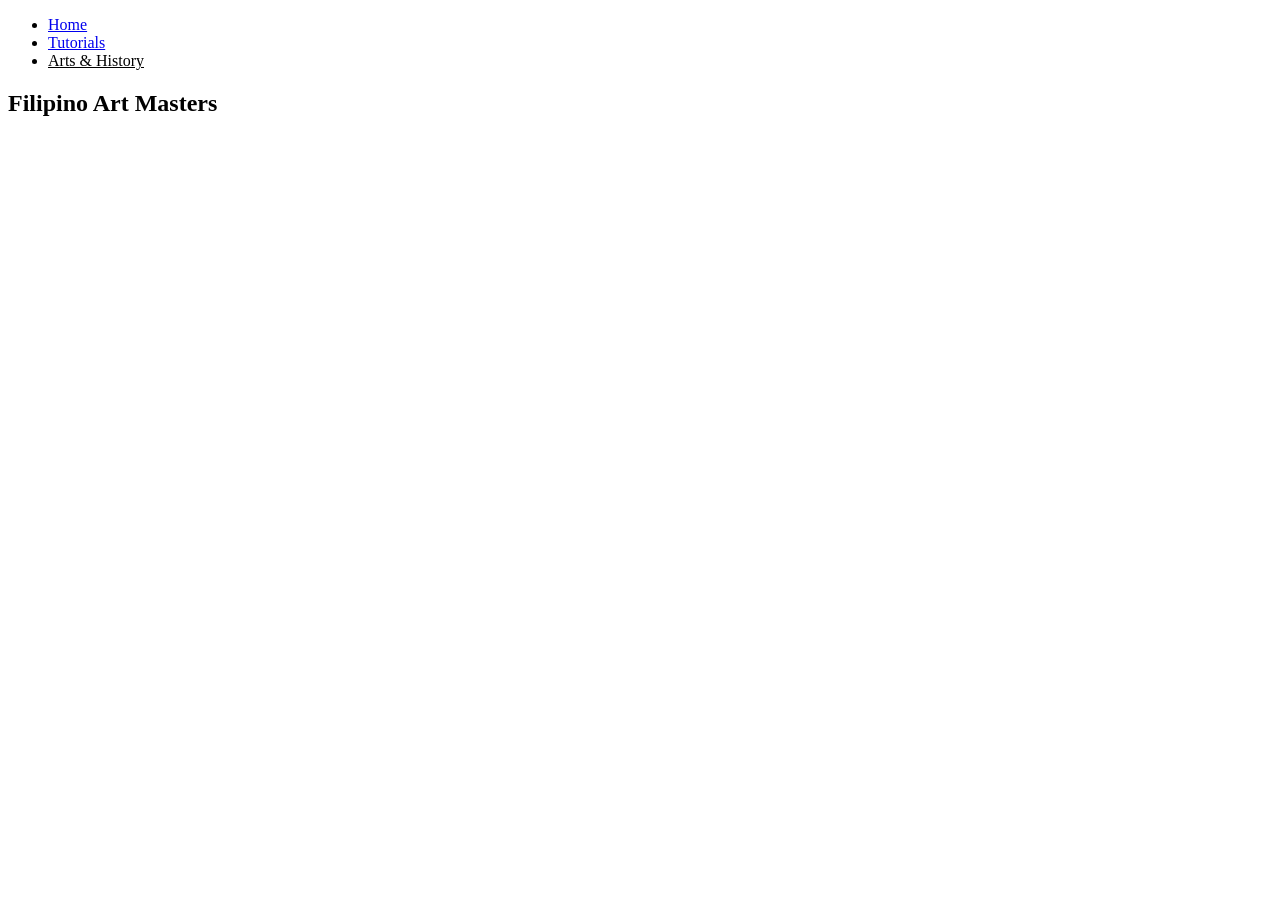
==== history.html @ b58ed465 "history.html" ====
<!DOCTYPE html>
<html lang="en">
<head>
    <meta charset="UTF-8">
    <meta name="viewport" content="width=device-width, initial-scale=1.0">
    <title>History - Philippine Artistry</title>
    <link href="https://fonts.googleapis.com/css2?family=Bangers&family=Cinzel:wght@700&family=Montserrat:wght@400;700&display=swap" rel="stylesheet">
    <link rel="stylesheet" href="style.css">
</head>
<body>

<nav class="nav">
    <ul class="nav-list">
        <li><a href="index.html" class="nav-link">Home</a></li>
        <li><a href="tutorials.html" class="nav-link">Tutorials</a></li>
        <li><a href="history.html" class="nav-link" style="color: var(--accent-color);">Arts & History</a></li>
    </ul>
</nav>

<main style="margin-left: 0;">
    <section class="page-section active">
        <div class="history-container">
            <h1 class="section-header">Filipino Art Masters</h1>
            
            </div>
    </section>
</main>
</body>
</html>
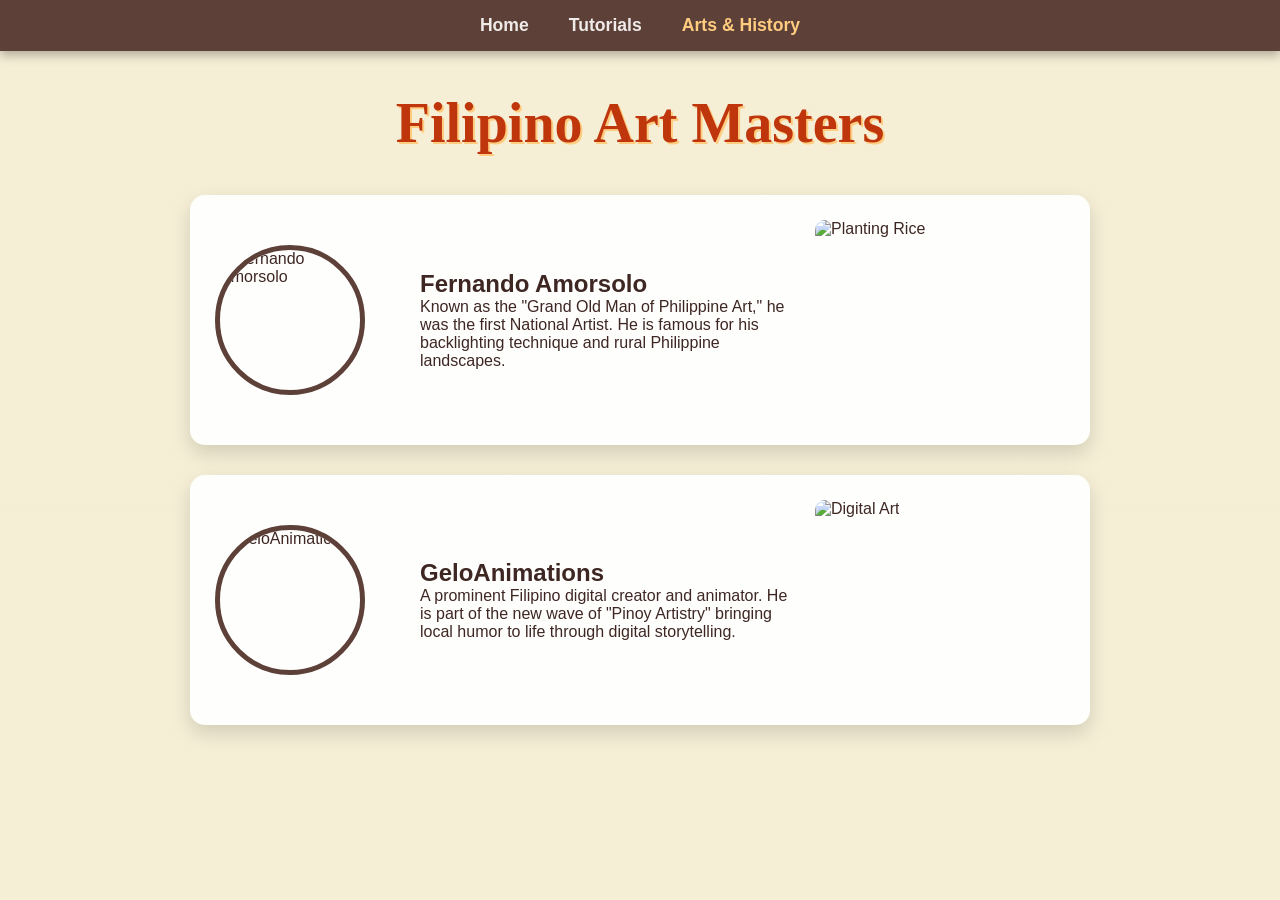
==== commit e23237a1: "history.html" ====
--- a/history.html
+++ b/history.html
@@ -17,13 +17,39 @@
     </ul>
 </nav>
 
-<main style="margin-left: 0;">
-    <section class="page-section active">
+<main>
+    <section class="page-section">
+        <h1 class="section-header">Filipino Art Masters</h1>
+        
         <div class="history-container">
-            <h1 class="section-header">Filipino Art Masters</h1>
-            
-            </div>
+            <article class="artist-card">
+                <div class="profile-circle">
+                    <img src="https://upload.wikimedia.org/wikipedia/commons/b/b3/Fernando_Amorsolo.jpg" alt="Fernando Amorsolo">
+                </div>
+                <div>
+                    <h2>Fernando Amorsolo</h2>
+                    <p>Known as the "Grand Old Man of Philippine Art," he was the first National Artist. He is famous for his backlighting technique and rural Philippine landscapes.</p>
+                </div>
+                <div class="art-square">
+                    <img src="https://upload.wikimedia.org/wikipedia/commons/thumb/c/c5/Amorsolo_Planting_Rice.jpg/800px-Amorsolo_Planting_Rice.jpg" alt="Planting Rice">
+                </div>
+            </article>
+
+            <article class="artist-card">
+                <div class="profile-circle">
+                    <img src="https://yt3.googleusercontent.com/ytc/AIdro_nFq7B1H2Z4pY0GkXoX9yYyYyYyYyYy=s176-c-k-c0x00ffffff-no-rj" alt="GeloAnimations">
+                </div>
+                <div>
+                    <h2>GeloAnimations</h2>
+                    <p>A prominent Filipino digital creator and animator. He is part of the new wave of "Pinoy Artistry" bringing local humor to life through digital storytelling.</p>
+                </div>
+                <div class="art-square">
+                    <img src="https://i.ytimg.com/vi/uX_FidY2bHk/maxresdefault.jpg" alt="Digital Art">
+                </div>
+            </article>
+        </div>
     </section>
 </main>
+
 </body>
 </html>
--- a/style.css
+++ b/style.css
@@ -0,0 +1,168 @@
+
+:root {
+    --primary-color: #5d4037;
+    --secondary-color: #efebe9;
+    --accent-color: #ffcc80;
+    --highlight-color: #bf360c;
+    --text-color: #3e2723;
+    --bg-overlay: rgba(244, 236, 207, 0.85);
+}
+
+* {
+    box-sizing: border-box;
+    margin: 0;
+    padding: 0;
+}
+
+body {
+    font-family: 'Montserrat', sans-serif;
+    color: var(--text-color);
+    min-height: 100vh;
+    display: flex;
+    flex-direction: column;
+    background: linear-gradient(var(--bg-overlay), var(--bg-overlay)),
+    url('https://cdn.luxatic.com/wp-content/uploads/2019/02/Vincent-van-Gogh.jpg') no-repeat center center fixed;
+    background-size: cover;
+}
+
+.nav {
+    background-color: var(--primary-color);
+    padding: 15px 0;
+    box-shadow: 0 4px 10px rgba(0, 0, 0, 0.3);
+    position: sticky;
+    top: 0;
+    width: 100%;
+    z-index: 1000;
+}
+
+.nav-list {
+    list-style: none;
+    display: flex;
+    justify-content: center;
+    gap: 40px;
+}
+
+.nav-link {
+    text-decoration: none;
+    color: var(--secondary-color);
+    font-weight: bold;
+    font-size: 1.1rem;
+    transition: all 0.3s ease;
+}
+
+.nav-link:hover { 
+    color: var(--accent-color);
+    transform: scale(1.05);
+}
+
+/* MAIN LAYOUT (CENTERED) */
+main { 
+    flex: 1; 
+    padding: 40px 20px;
+    margin-left: 0 !important; /* Removes sidebar gap */
+    display: flex;
+    flex-direction: column;
+    align-items: center;
+}
+
+.content-card, .history-container {
+    width: 100%;
+    max-width: 900px;
+    margin: 0 auto;
+}
+
+.section-header {
+    font-family: 'Bangers', cursive;
+    font-size: 3.5rem;
+    text-align: center;
+    color: var(--highlight-color);
+    text-shadow: 2px 2px 0px var(--accent-color);
+    margin-bottom: 40px;
+}
+
+.artist-card, .tutorial-row {
+    display: grid;
+    grid-template-columns: 180px 1fr 250px;
+    gap: 25px;
+    background: rgba(255, 255, 255, 0.95);
+    margin-bottom: 30px;
+    padding: 25px;
+    border-radius: 15px;
+    box-shadow: 0 8px 20px rgba(0,0,0,0.15);
+    align-items: center;
+    width: 100%;
+}
+
+.profile-circle {
+    width: 150px; 
+    height: 150px; 
+    border-radius: 50%; 
+    overflow: hidden; 
+    border: 5px solid var(--primary-color);
+}
+
+.profile-circle img { 
+    width: 100%; 
+    height: 100%; 
+    object-fit: cover; 
+}
+
+.art-square { 
+    width: 100%; 
+    height: 200px; 
+    border-radius: 10px; 
+    overflow: hidden; 
+}
+
+.art-square img { 
+    width: 100%; 
+    height: 100%; 
+    object-fit: cover; 
+}
+
+/* HOME PAGE / LOGIN */
+.home-hero {
+    text-align: center;
+    max-width: 500px;
+}
+
+.login-card {
+    background: white;
+    padding: 30px;
+    border-radius: 15px;
+    box-shadow: 0 10px 30px rgba(0,0,0,0.2);
+    margin-top: 20px;
+}
+
+.form-input {
+    width: 100%;
+    padding: 12px;
+    margin-bottom: 15px;
+    border: 1px solid #ccc;
+    border-radius: 5px;
+}
+
+.btn-submit {
+    background: var(--primary-color);
+    color: white;
+    border: none;
+    padding: 12px 25px;
+    border-radius: 5px;
+    cursor: pointer;
+    font-weight: bold;
+    width: 100%;
+}
+
+/* RESPONSIVE (MOBILE) */
+@media (max-width: 768px) {
+    .artist-card, .tutorial-row {
+        grid-template-columns: 1fr;
+        text-align: center;
+    }
+    .profile-circle, .art-square {
+        margin: 0 auto;
+    }
+    .nav-list {
+        gap: 15px;
+    }
+}
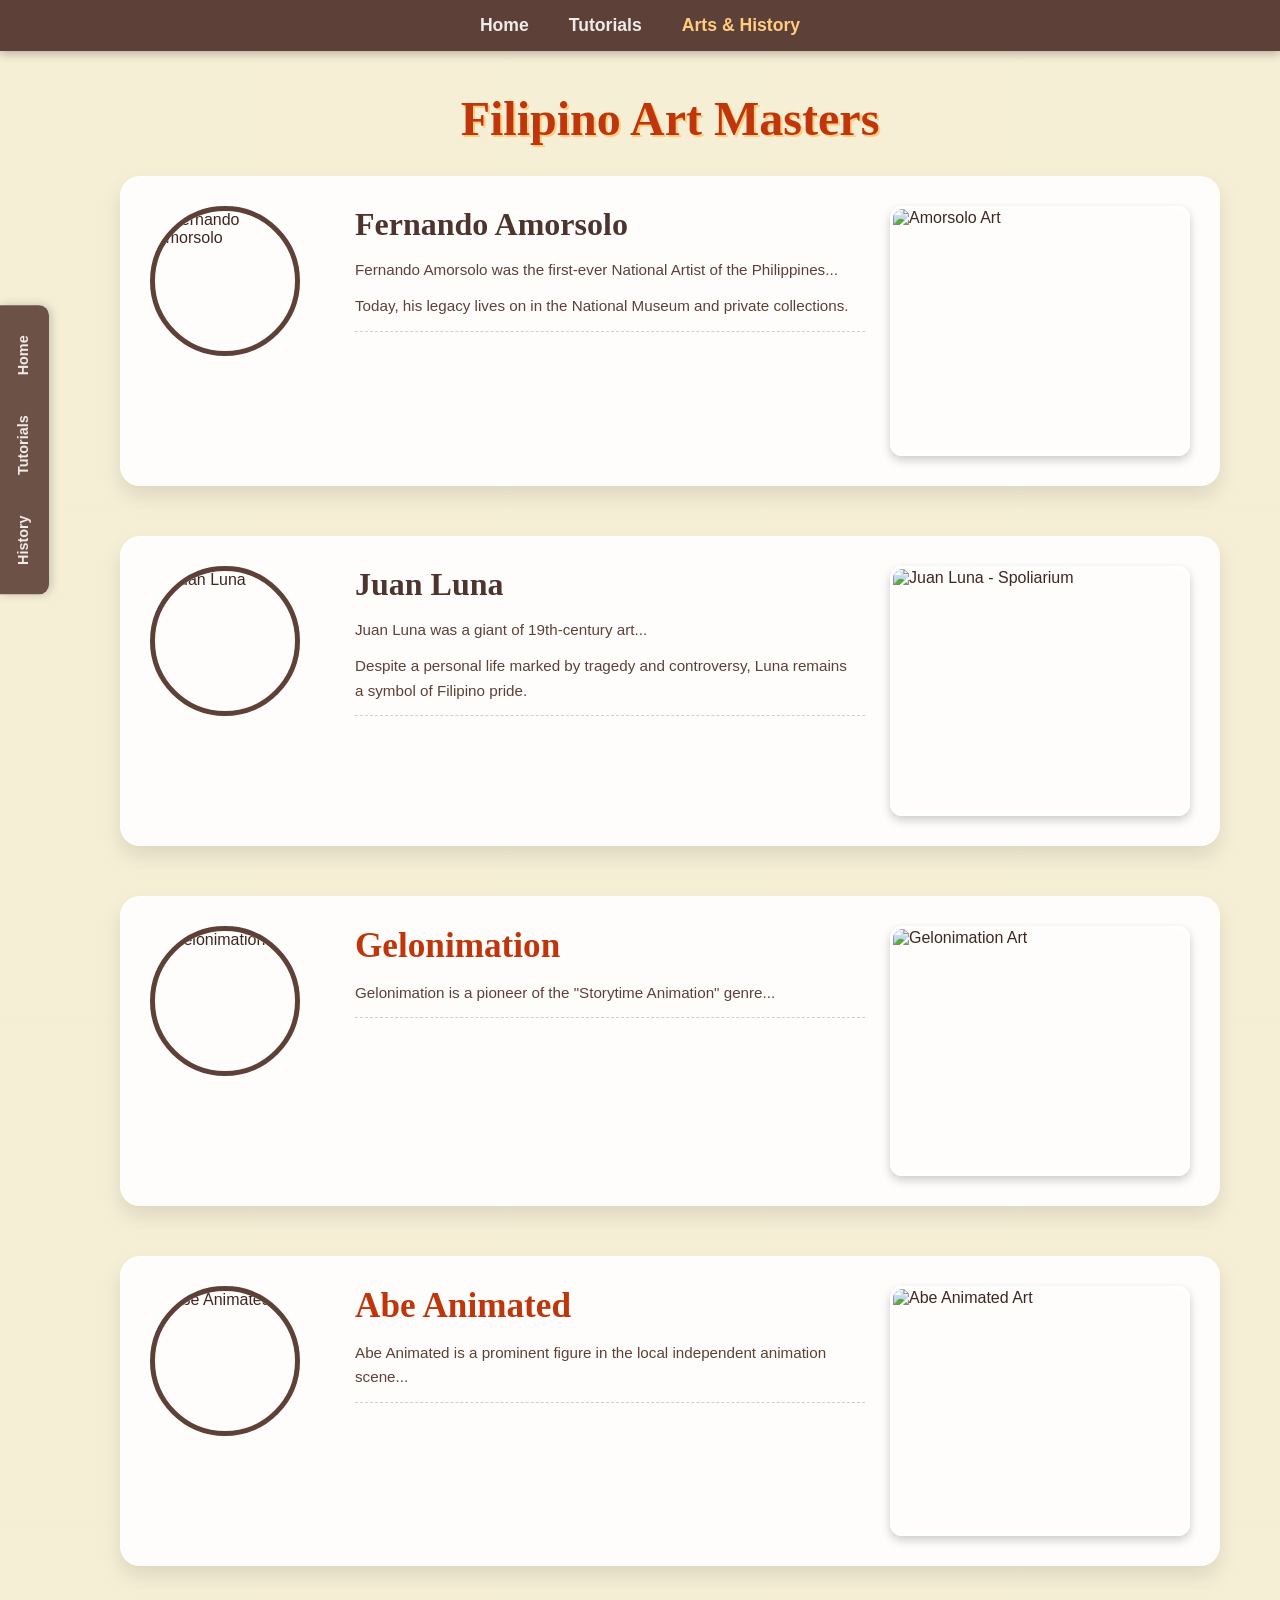
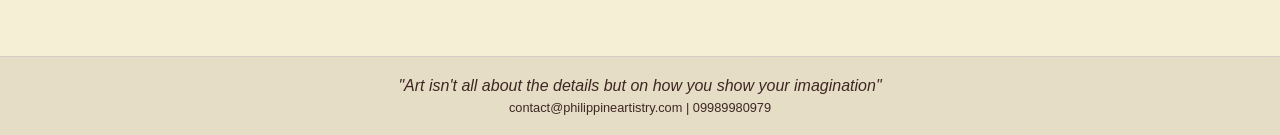
==== commit 9afda644: "history.html" ====
--- a/history.html
+++ b/history.html
@@ -3,9 +3,53 @@
 <head>
     <meta charset="UTF-8">
     <meta name="viewport" content="width=device-width, initial-scale=1.0">
-    <title>History - Philippine Artistry</title>
+    <title>History - Philippine Artistry Art Gallery</title>
     <link href="https://fonts.googleapis.com/css2?family=Bangers&family=Cinzel:wght@700&family=Montserrat:wght@400;700&display=swap" rel="stylesheet">
-    <link rel="stylesheet" href="style.css">
+    <style>
+        :root {
+            --primary-color: #5d4037;
+            --secondary-color: #efebe9;
+            --accent-color: #ffcc80;
+            --highlight-color: #bf360c;
+            --text-color: #3e2723;
+            --bg-overlay: rgba(244, 236, 207, 0.85);
+        }
+        * { box-sizing: border-box; margin: 0; padding: 0; }
+        body {
+            font-family: 'Segoe UI', Tahoma, Geneva, Verdana, sans-serif;
+            color: var(--text-color);
+            min-height: 100vh;
+            display: flex;
+            flex-direction: column;
+            background: linear-gradient(var(--bg-overlay), var(--bg-overlay)),
+            url('https://cdn.luxatic.com/wp-content/uploads/2019/02/Vincent-van-Gogh.jpg') no-repeat center center fixed;
+            background-size: cover;
+        }
+        .nav { background-color: var(--primary-color); padding: 15px 0; box-shadow: 0 2px 10px rgba(0, 0, 0, 0.3); position: sticky; top: 0; z-index: 1000; }
+        .nav-list { list-style: none; display: flex; justify-content: center; gap: 40px; }
+        .nav-link { text-decoration: none; color: var(--secondary-color); font-weight: bold; font-size: 1.1rem; transition: color 0.3s ease; }
+        .nav-link:hover, .nav-link.active { color: var(--accent-color); }
+        .side-menu { position: fixed; left: 0; top: 50%; transform: translateY(-50%); background-color: rgba(93, 64, 55, 0.9); padding: 20px 10px; border-radius: 0 10px 10px 0; display: flex; flex-direction: column; gap: 20px; box-shadow: 2px 0 10px rgba(0, 0, 0, 0.2); z-index: 999; }
+        .side-link { writing-mode: vertical-rl; text-orientation: mixed; transform: rotate(180deg); color: var(--secondary-color); text-decoration: none; font-size: 0.9rem; font-weight: bold; padding: 10px 5px; transition: all 0.3s ease; border-left: 3px solid transparent; }
+        .side-link:hover { color: var(--accent-color); border-left: 3px solid var(--accent-color); }
+        main { flex: 1; margin-left: 60px; padding: 40px 20px; animation: fadeIn 0.5s ease; }
+        @keyframes fadeIn { from { opacity: 0; transform: translateY(10px); } to { opacity: 1; transform: translateY(0); } }
+        .section-header { font-family: 'Bangers', cursive; font-size: 3rem; text-align: center; color: var(--highlight-color); text-shadow: 2px 2px 0px var(--accent-color); margin-bottom: 30px; }
+        .history-container { max-width: 1100px; margin: 0 auto; }
+        .artist-card { display: grid; grid-template-columns: 180px 1fr 300px; align-items: flex-start; gap: 25px; background: rgba(255, 255, 255, 0.9); margin-bottom: 50px; padding: 30px; border-radius: 20px; box-shadow: 0 10px 20px rgba(0,0,0,0.1); }
+        .profile-circle { width: 150px; height: 150px; border-radius: 50%; overflow: hidden; border: 5px solid var(--primary-color); position: sticky; top: 100px; }
+        .profile-circle img { width: 100%; height: 100%; object-fit: cover; }
+        .bio-content h2 { font-family: 'Cinzel', serif; color: #4e342e; margin-bottom: 15px; font-size: 2rem; }
+        .bio-text { font-size: 0.95rem; line-height: 1.6; color: var(--primary-color); max-height: 300px; overflow-y: auto; padding-right: 15px; margin-bottom: 15px; border-bottom: 1px dashed #d7ccc8; }
+        .bio-text p { margin-bottom: 12px; }
+        .bio-text::-webkit-scrollbar { width: 5px; }
+        .bio-text::-webkit-scrollbar-thumb { background: var(--primary-color); border-radius: 10px; }
+        .digital h2 { font-family: 'Bangers', cursive; color: var(--highlight-color); font-size: 2.2rem; }
+        .art-square { width: 100%; height: 250px; border-radius: 12px; overflow: hidden; border: 3px solid #fff; box-shadow: 0 4px 10px rgba(0,0,0,0.2); position: sticky; top: 100px; }
+        .art-square img { width: 100%; height: 100%; object-fit: cover; }
+        .footer { margin-top: auto; padding: 20px; text-align: center; background-color: rgba(93, 64, 55, 0.1); border-top: 1px solid #d7ccc8; }
+        @media (max-width: 1000px) { .artist-card { grid-template-columns: 1fr; text-align: center; } .profile-circle, .art-square { margin: 0 auto; position: static; } .bio-text { padding-right: 0; } }
+    </style>
 </head>
 <body>
 
@@ -13,43 +57,72 @@
     <ul class="nav-list">
         <li><a href="index.html" class="nav-link">Home</a></li>
         <li><a href="tutorials.html" class="nav-link">Tutorials</a></li>
-        <li><a href="history.html" class="nav-link" style="color: var(--accent-color);">Arts & History</a></li>
+        <li><a href="history.html" class="nav-link active">Arts & History</a></li>
     </ul>
 </nav>
 
+<aside class="side-menu">
+    <a href="index.html" class="side-link">Home</a>
+    <a href="tutorials.html" class="side-link">Tutorials</a>
+    <a href="history.html" class="side-link">History</a>
+</aside>
+
 <main>
-    <section class="page-section">
+    <div class="history-container">
         <h1 class="section-header">Filipino Art Masters</h1>
-        
-        <div class="history-container">
-            <article class="artist-card">
-                <div class="profile-circle">
-                    <img src="https://upload.wikimedia.org/wikipedia/commons/b/b3/Fernando_Amorsolo.jpg" alt="Fernando Amorsolo">
+
+        <article class="artist-card">
+            <div class="profile-circle"><img src="https://cdn.tatlerasia.com/tatlerasia/i/2021/10/12091512-18159359816-92de92d368-o_cover_1199x1363.jpg" alt="Fernando Amorsolo"></div>
+            <div class="bio-content">
+                <h2>Fernando Amorsolo</h2>
+                <div class="bio-text">
+                    <p>Fernando Amorsolo was the first-ever National Artist of the Philippines...</p>
+                    <p>Today, his legacy lives on in the National Museum and private collections.</p>
                 </div>
-                <div>
-                    <h2>Fernando Amorsolo</h2>
-                    <p>Known as the "Grand Old Man of Philippine Art," he was the first National Artist. He is famous for his backlighting technique and rural Philippine landscapes.</p>
+            </div>
+            <div class="art-square"><img src="https://cdn.kahimyang.com/resources/Amorsolo/under_the_mango_tree.webp" alt="Amorsolo Art"></div>
+        </article>
+
+        <article class="artist-card">
+            <div class="profile-circle"><img src="https://live.staticflickr.com/337/19361081819_35b3352458_b.jpg" alt="Juan Luna"></div>
+            <div class="bio-content">
+                <h2>Juan Luna</h2>
+                <div class="bio-text">
+                    <p>Juan Luna was a giant of 19th-century art...</p>
+                    <p>Despite a personal life marked by tragedy and controversy, Luna remains a symbol of Filipino pride.</p>
                 </div>
-                <div class="art-square">
-                    <img src="https://upload.wikimedia.org/wikipedia/commons/thumb/c/c5/Amorsolo_Planting_Rice.jpg/800px-Amorsolo_Planting_Rice.jpg" alt="Planting Rice">
+            </div>
+            <div class="art-square"><img src="https://upload.wikimedia.org/wikipedia/commons/thumb/2/28/Boceto_for_Spoliarium_Juan_Luna_y_Novicio.jpg/330px-Boceto_for_Spoliarium_Juan_Luna_y_Novicio.jpg" alt="Juan Luna - Spoliarium"></div>
+        </article>
+
+        <article class="artist-card digital">
+            <div class="profile-circle"><img src="https://tse1.mm.bing.net/th/id/OIP.gugCeKh-YiQ7JHLbVF-E2QHaHa?pid=Api&h=220&P=0" alt="Gelonimation"></div>
+            <div class="bio-content">
+                <h2>Gelonimation</h2>
+                <div class="bio-text">
+                    <p>Gelonimation is a pioneer of the "Storytime Animation" genre...</p>
                 </div>
-            </article>
+            </div>
+            <div class="art-square"><img src="https://gelonimation.solutionsdevhive.com/Thumbnails/Untitled1127_20250213220233.jpg" alt="Gelonimation Art"></div>
+        </article>
 
-            <article class="artist-card">
-                <div class="profile-circle">
-                    <img src="https://yt3.googleusercontent.com/ytc/AIdro_nFq7B1H2Z4pY0GkXoX9yYyYyYyYyYy=s176-c-k-c0x00ffffff-no-rj" alt="GeloAnimations">
+        <article class="artist-card digital">
+            <div class="profile-circle"><img src="https://scontent.fmnl4-5.fna.fbcdn.net/v/t39.30808-6/448891135_489095233477346_2690958212103334205_n.jpg?_nc_cat=102&oh=00_AfwOXRSAaCYhNZAHyUPNy7psh1fLDIYCKahv_7ESNj0bMw&oe=69BDC861" alt="Abe Animated"></div>
+            <div class="bio-content">
+                <h2>Abe Animated</h2>
+                <div class="bio-text">
+                    <p>Abe Animated is a prominent figure in the local independent animation scene...</p>
                 </div>
-                <div>
-                    <h2>GeloAnimations</h2>
-                    <p>A prominent Filipino digital creator and animator. He is part of the new wave of "Pinoy Artistry" bringing local humor to life through digital storytelling.</p>
-                </div>
-                <div class="art-square">
-                    <img src="https://i.ytimg.com/vi/uX_FidY2bHk/maxresdefault.jpg" alt="Digital Art">
-                </div>
-            </article>
-        </div>
-    </section>
+            </div>
+            <div class="art-square"><img src="https://img.youtube.com/vi/zn7HYO9xwSk/maxresdefault.jpg" alt="Abe Animated Art"></div>
+        </article>
+    </div>
 </main>
+
+<footer class="footer">
+    <p><i>"Art isn't all about the details but on how you show your imagination"</i></p>
+    <p style="font-size: 0.8rem; margin-top: 5px;">contact@philippineartistry.com | 09989980979</p>
+</footer>
 
 </body>
 </html>
